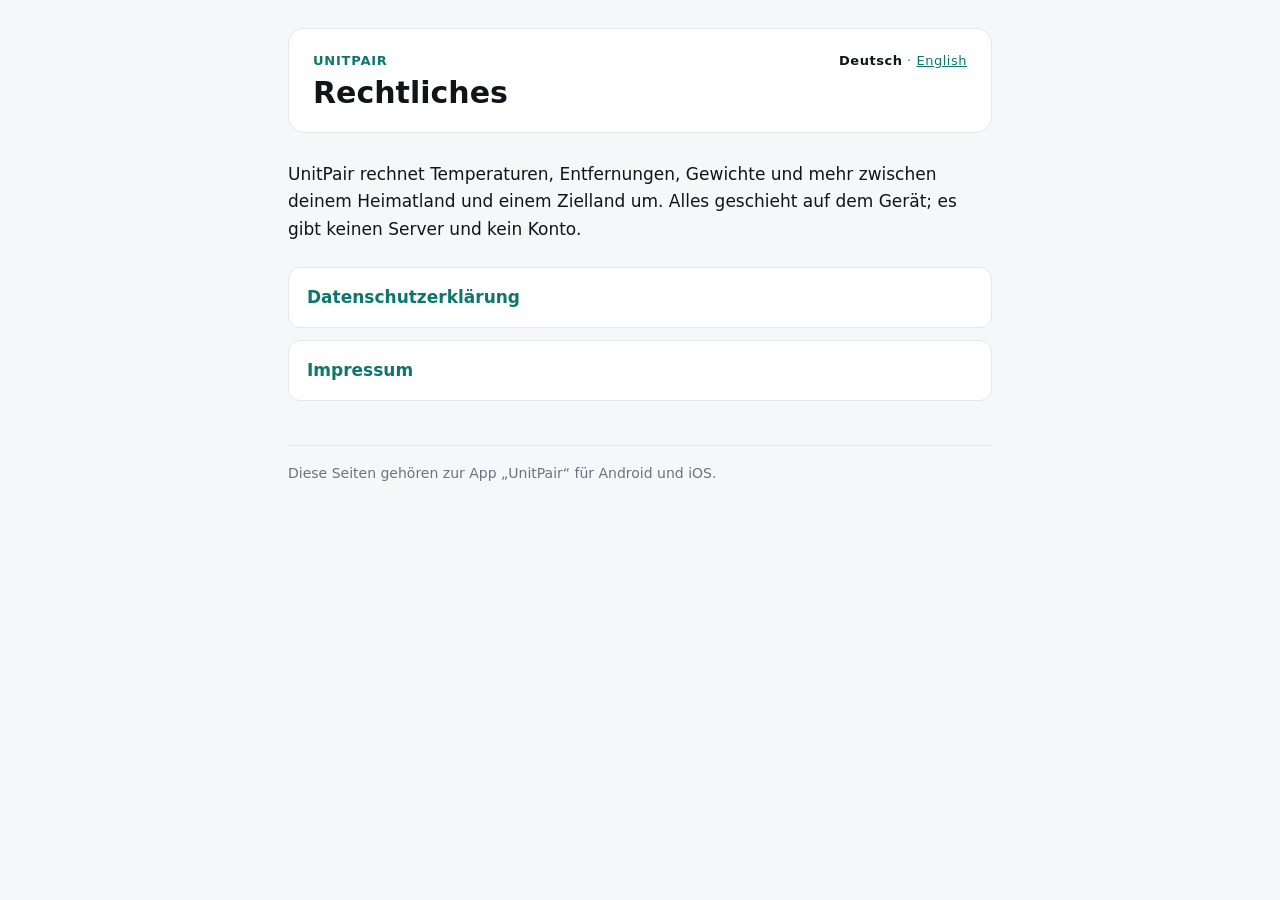
==== index.html @ abb8586e "Leg Datenschutzerklärung und Impressum von UnitPair ab Deutsch an der Wurzel und unter de/, Englisch" ====
<!DOCTYPE html>
<html lang="de">
<head>
<meta charset="utf-8">
<meta name="viewport" content="width=device-width, initial-scale=1">
<meta name="robots" content="noindex, nofollow">
<title>UnitPair · Rechtliches</title>
<link rel="stylesheet" href="stil.css">
</head>
<body>
<main>
<header>
  <nav class="sprachen" aria-label="Sprache"><span aria-current="true">Deutsch</span> · <a href="en/" hreflang="en" lang="en">English</a></nav>
  <div class="rubrik">UnitPair</div>
  <h1>Rechtliches</h1>
</header>
<p>UnitPair rechnet Temperaturen, Entfernungen, Gewichte und mehr zwischen deinem Heimatland und einem Zielland um. Alles geschieht auf dem Gerät; es gibt keinen Server und kein Konto.</p>
<ul class="stapel">
<li><a href="de/datenschutz.html">Datenschutzerklärung</a></li>
<li><a href="de/impressum.html">Impressum</a></li>
</ul>
<footer>Diese Seiten gehören zur App „UnitPair“ für Android und iOS.</footer>
</main>
</body>
</html>
---- stil.css ----
:root {
  --grund: #f6f7f9;
  --karte: #ffffff;
  --tinte: #111418;
  --tinte-leise: #6b7280;
  --petrol: #0f766e;
  --petrol-hauch: #e2f0ee;
  --kante: #e5e7eb;

  --rund-klein: 8px;
  --rund-mittel: 12px;
  --rund-gross: 16px;
}

* { box-sizing: border-box; }

body {
  margin: 0;
  padding: 28px 20px 64px;
  background: var(--grund);
  color: var(--tinte);
  font-family: system-ui, -apple-system, "Segoe UI", Roboto, "Helvetica Neue",
    Arial, sans-serif;
  font-size: 17px;
  line-height: 1.6;
  overflow-wrap: break-word;
}

main { max-width: 44rem; margin: 0 auto; }

header {
  background: var(--karte);
  border: 1px solid var(--kante);
  border-radius: var(--rund-gross);
  padding: 22px 24px;
  margin-bottom: 28px;
}

.rubrik {
  font-size: 13px;
  font-weight: 600;
  letter-spacing: 0.06em;
  text-transform: uppercase;
  color: var(--petrol);
}

h1 {
  font-size: 30px;
  line-height: 1.15;
  font-weight: 600;
  margin: 4px 0 0;
}

h2 {
  font-size: 21px;
  font-weight: 600;
  margin: 36px 0 10px;
}

h3 {
  font-size: 17px;
  font-weight: 600;
  margin: 26px 0 8px;
}

a {
  color: var(--petrol);
  overflow-wrap: anywhere;
}
a:hover { text-decoration-thickness: 2px; }

strong { font-weight: 600; }

ul { padding-left: 1.3em; }
li { margin: 6px 0; }

address {
  font-style: normal;
  background: var(--karte);
  border: 1px solid var(--kante);
  border-radius: var(--rund-mittel);
  padding: 16px 18px;
  white-space: pre-line;
  font-size: 16px;
}

.stand {
  font-size: 14px;
  font-weight: 500;
  color: var(--tinte-leise);
  margin: 10px 0 0;
}

code {
  font-family: ui-monospace, "Cascadia Mono", Consolas, monospace;
  font-size: 0.9em;
  background: var(--petrol-hauch);
  border-radius: var(--rund-klein);
  padding: 1px 5px;
}

footer {
  margin-top: 44px;
  padding-top: 16px;
  border-top: 1px solid var(--kante);
  font-size: 14px;
  color: var(--tinte-leise);
}

nav a {
  display: inline-block;
  margin: 0 18px 8px 0;
  font-weight: 600;
}

.stapel { list-style: none; padding: 0; margin: 24px 0 0; }

.stapel li { margin: 0 0 12px; }

.stapel a {
  display: block;
  background: var(--karte);
  border: 1px solid var(--kante);
  border-radius: var(--rund-mittel);
  padding: 16px 18px;
  font-weight: 600;
  text-decoration: none;
}

.stapel a:hover { background: var(--petrol-hauch); }

.sprachen {
  float: right;
  font-size: 13px;
  letter-spacing: 0.04em;
  color: var(--tinte-leise);
}
.sprachen a { margin: 0; font-weight: 400; }
.sprachen [aria-current] { color: var(--tinte); font-weight: 600; }
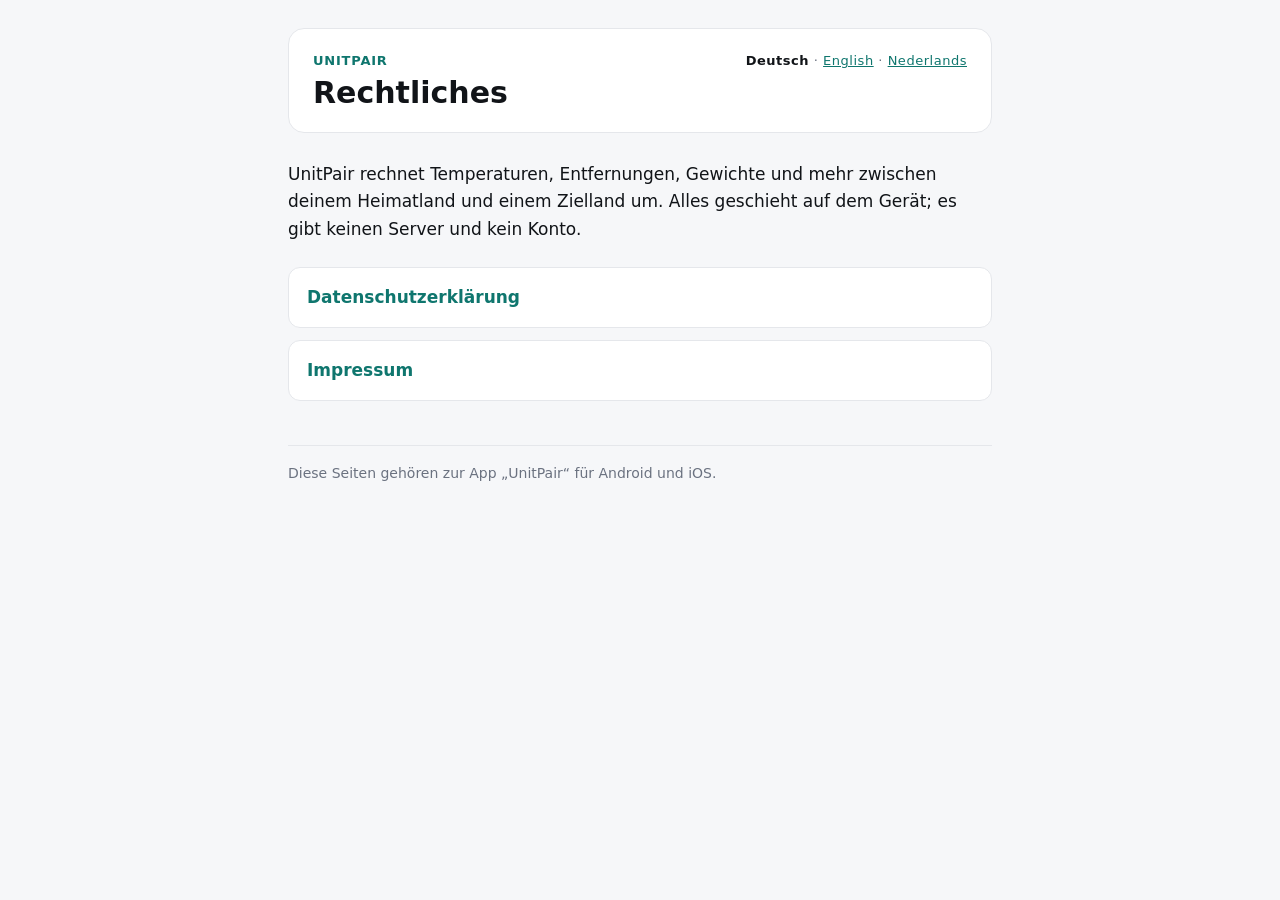
==== commit f85b5138: "Ergänze die niederländischen Seiten Datenschutzerklärung, Colofon und Übersicht auf Niederländisch u" ====
--- a/index.html
+++ b/index.html
@@ -5,12 +5,14 @@
 <meta name="viewport" content="width=device-width, initial-scale=1">
 <meta name="robots" content="noindex, nofollow">
 <title>UnitPair · Rechtliches</title>
+<link rel="icon" type="image/png" sizes="32x32" href="favicon-32.png">
+<link rel="apple-touch-icon" sizes="180x180" href="favicon-180.png">
 <link rel="stylesheet" href="stil.css">
 </head>
 <body>
 <main>
 <header>
-  <nav class="sprachen" aria-label="Sprache"><span aria-current="true">Deutsch</span> · <a href="en/" hreflang="en" lang="en">English</a></nav>
+  <nav class="sprachen" aria-label="Sprache"><span aria-current="true">Deutsch</span> · <a href="en/" hreflang="en" lang="en">English</a> · <a href="nl/" hreflang="nl" lang="nl">Nederlands</a></nav>
   <div class="rubrik">UnitPair</div>
   <h1>Rechtliches</h1>
 </header>
